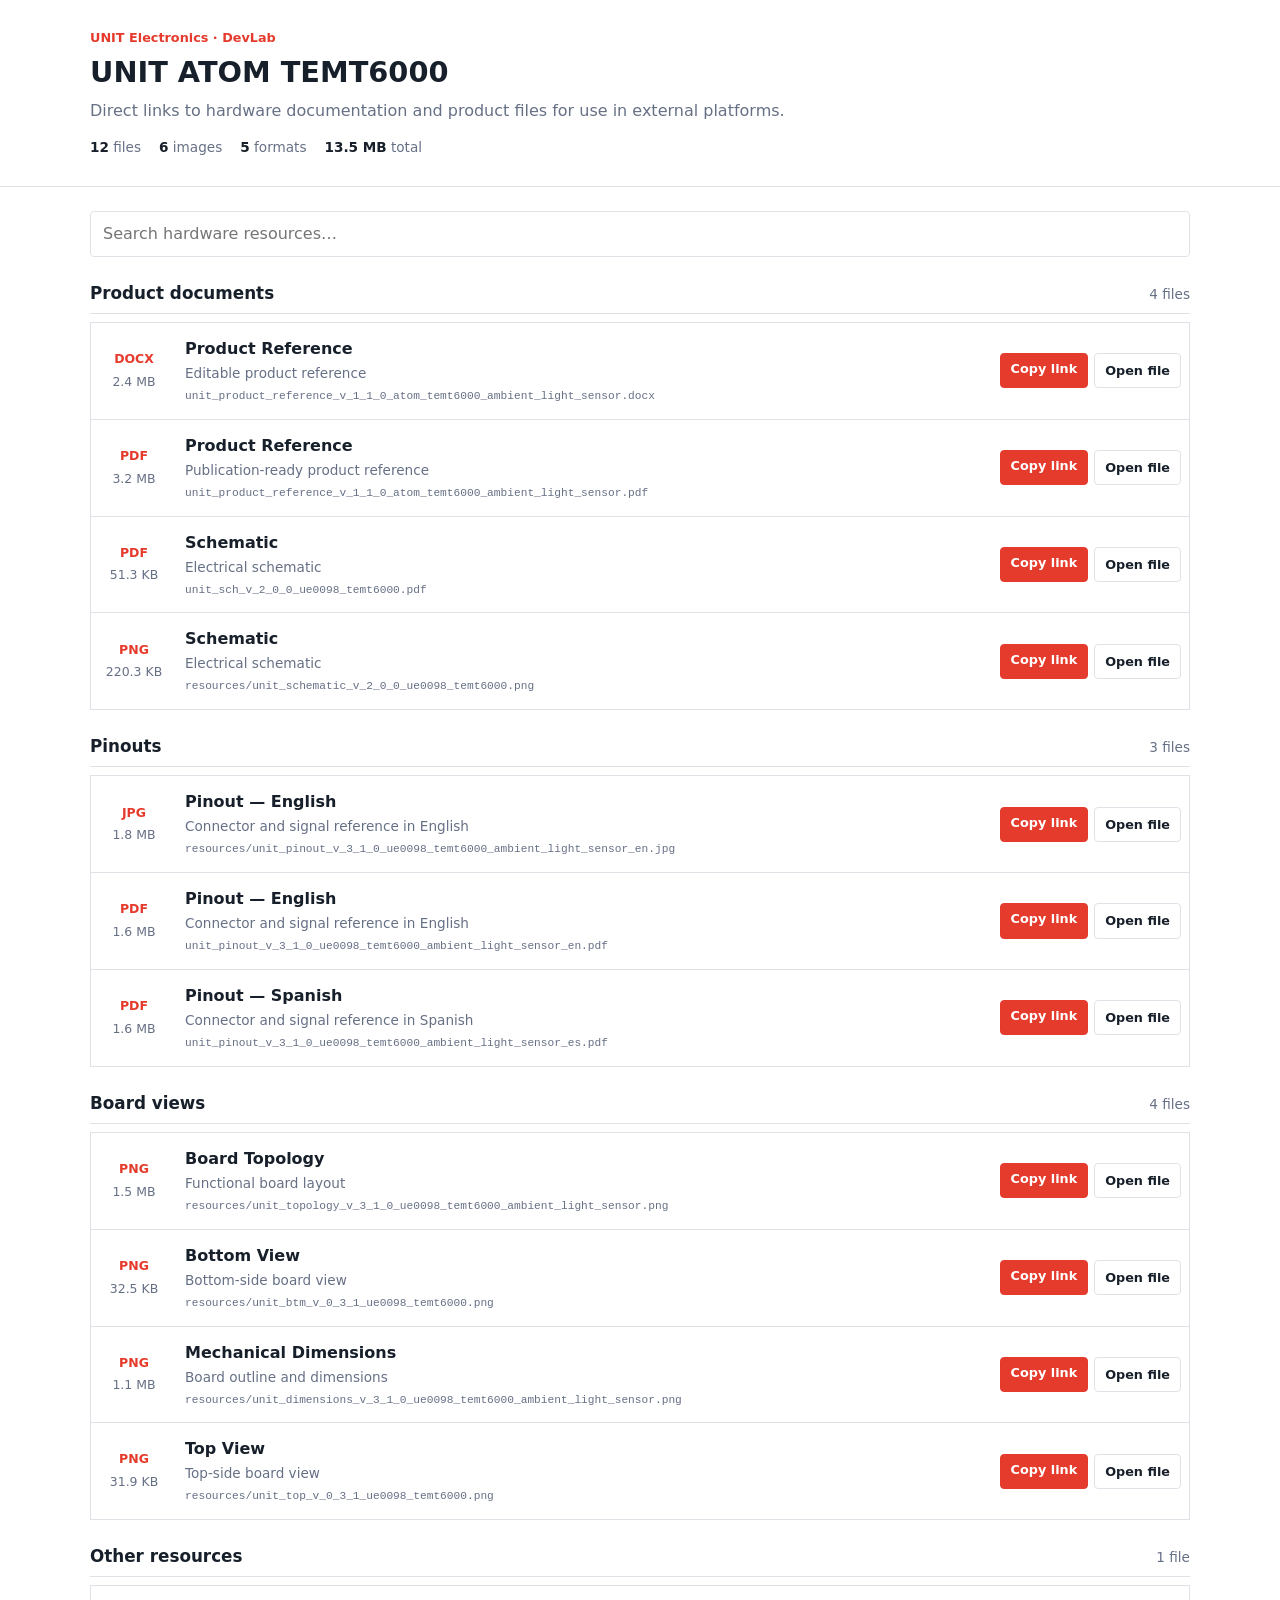
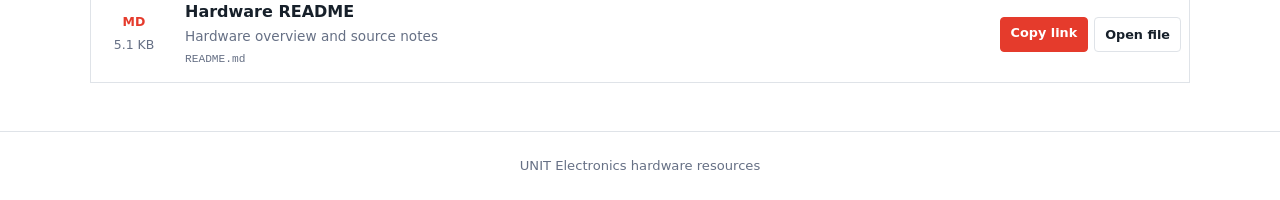
==== docs/index.html @ 7c25722f "Auto-update hardware documentation" ====
<!DOCTYPE html>
<html lang="en">
<head>
  <base href="hardware/">
  <meta charset="UTF-8">
  <meta name="viewport" content="width=device-width, initial-scale=1.0">
  <meta name="description" content="UNIT ATOM TEMT6000 hardware documentation and downloads">
  <title>UNIT ATOM TEMT6000 | Hardware Resources</title>
  <style>
    :root {
      --ink: #17202a;
      --muted: #667085;
      --line: #dfe3e8;
      --brand: #e53b2c;
    }
    * { box-sizing: border-box; }
    body {
      margin: 0;
      color: var(--ink);
      font: 16px/1.5 Inter, ui-sans-serif, system-ui, -apple-system, sans-serif;
    }
    .site-header { border-bottom: 1px solid var(--line); }
    .header-content, main {
      width: min(1100px, calc(100% - 32px));
      margin: 0 auto;
    }
    .header-content { padding: 28px 0; }
    .eyebrow {
      margin: 0 0 4px;
      color: var(--brand);
      font-size: .8rem;
      font-weight: 700;
    }
    h1 { margin: 0; font-size: 1.8rem; }
    .subtitle { margin: 5px 0 0; color: var(--muted); }
    .summary {
      display: flex;
      flex-wrap: wrap;
      gap: 18px;
      margin-top: 14px;
      color: var(--muted);
      font-size: .85rem;
    }
    .summary strong { color: var(--ink); }
    main { padding: 24px 0 48px; }
    .toolbar { margin-bottom: 24px; }
    .search {
      width: 100%;
      padding: 10px 12px;
      border: 1px solid var(--line);
      border-radius: 4px;
      color: var(--ink);
      font: inherit;
    }
    .search:focus { outline: 2px solid #f6c4bf; border-color: var(--brand); }
    .resource-section { margin-top: 24px; }
    .section-heading {
      display: flex;
      align-items: baseline;
      justify-content: space-between;
      margin-bottom: 8px;
      border-bottom: 1px solid var(--line);
    }
    .section-heading h2 { margin: 0 0 7px; font-size: 1.05rem; }
    .section-heading span { color: var(--muted); font-size: .85rem; }
    .resource-list { border-top: 1px solid var(--line); }
    .resource-item {
      display: grid;
      grid-template-columns: 70px minmax(0, 1fr) auto;
      align-items: center;
      gap: 16px;
      padding: 14px 8px;
      border: 1px solid var(--line);
      border-top: 0;
    }
    .file-meta { display: grid; gap: 4px; text-align: center; }
    .file-type {
      color: var(--brand);
      font-size: .78rem;
    }
    .file-size { color: var(--muted); font-size: .78rem; }
    .resource-details { min-width: 0; }
    .resource-item h3 { margin: 0; font-size: 1rem; }
    .resource-item p {
      display: inline;
      margin: 0 8px 0 0;
      color: var(--muted);
      font-size: .85rem;
    }
    .resource-item code {
      display: block;
      overflow: hidden;
      margin-top: 3px;
      color: var(--muted);
      font-size: .7rem;
      text-overflow: ellipsis;
      white-space: nowrap;
    }
    .actions { display: flex; gap: 6px; }
    .button {
      display: inline-flex;
      justify-content: center;
      padding: 7px 10px;
      border: 1px solid var(--line);
      border-radius: 4px;
      color: var(--ink);
      background: #fff;
      cursor: pointer;
      text-decoration: none;
      font-size: .8rem;
      font-weight: 600;
      font-family: inherit;
    }
    .button:hover { border-color: #aeb4bd; }
    .button.primary { color: #fff; border-color: var(--brand); background: var(--brand); }
    .empty-state { display: none; padding: 32px 0; color: var(--muted); text-align: center; }
    footer { padding: 24px 16px; border-top: 1px solid var(--line); color: var(--muted); text-align: center; font-size: .82rem; }
    [hidden] { display: none !important; }
    .visually-hidden {
      position: absolute;
      width: 1px;
      height: 1px;
      padding: 0;
      margin: -1px;
      overflow: hidden;
      clip: rect(0, 0, 0, 0);
      white-space: nowrap;
      border: 0;
    }
    @media (max-width: 680px) {
      .resource-item { grid-template-columns: 52px minmax(0, 1fr); }
      .actions { grid-column: 1 / -1; padding-left: 68px; }
    }
  </style>
</head>
<body>
  <header class="site-header">
    <div class="header-content">
      <p class="eyebrow">UNIT Electronics · DevLab</p>
      <h1>UNIT ATOM TEMT6000</h1>
      <p class="subtitle">Direct links to hardware documentation and product files for use in external platforms.</p>
      <div class="summary" aria-label="Resource summary">
        <span><strong>12</strong> files</span>
        <span><strong>6</strong> images</span>
        <span><strong>5</strong> formats</span>
        <span><strong>13.5 MB</strong> total</span>
      </div>
    </div>
  </header>
  <main>
    <div class="toolbar">
      <label for="resource-search" class="visually-hidden">Search hardware resources</label>
      <input id="resource-search" class="search" type="search" placeholder="Search hardware resources…" autocomplete="off">
    </div>

      <section class="resource-section">
        <div class="section-heading">
          <h2>Product documents</h2>
          <span>4 files</span>
        </div>
        <div class="resource-list">
        <article class="resource-item" data-search="product reference unit_product_reference_v_1_1_0_atom_temt6000_ambient_light_sensor.docx editable product reference">
          <div class="file-meta">
            <strong class="file-type">DOCX</strong>
            <span class="file-size">2.4 MB</span>
          </div>
          <div class="resource-details">
            <h3>Product Reference</h3>
            <p>Editable product reference</p>
            <code title="unit_product_reference_v_1_1_0_atom_temt6000_ambient_light_sensor.docx">unit_product_reference_v_1_1_0_atom_temt6000_ambient_light_sensor.docx</code>
          </div>
          <div class="actions">
            <button class="button primary copy-link" type="button" data-url="unit_product_reference_v_1_1_0_atom_temt6000_ambient_light_sensor.docx">Copy link</button>
            <a class="button" href="unit_product_reference_v_1_1_0_atom_temt6000_ambient_light_sensor.docx" target="_blank" rel="noopener">Open file</a>
          </div>
        </article>

        <article class="resource-item" data-search="product reference unit_product_reference_v_1_1_0_atom_temt6000_ambient_light_sensor.pdf publication-ready product reference">
          <div class="file-meta">
            <strong class="file-type">PDF</strong>
            <span class="file-size">3.2 MB</span>
          </div>
          <div class="resource-details">
            <h3>Product Reference</h3>
            <p>Publication-ready product reference</p>
            <code title="unit_product_reference_v_1_1_0_atom_temt6000_ambient_light_sensor.pdf">unit_product_reference_v_1_1_0_atom_temt6000_ambient_light_sensor.pdf</code>
          </div>
          <div class="actions">
            <button class="button primary copy-link" type="button" data-url="unit_product_reference_v_1_1_0_atom_temt6000_ambient_light_sensor.pdf">Copy link</button>
            <a class="button" href="unit_product_reference_v_1_1_0_atom_temt6000_ambient_light_sensor.pdf" target="_blank" rel="noopener">Open file</a>
          </div>
        </article>

        <article class="resource-item" data-search="schematic unit_sch_v_2_0_0_ue0098_temt6000.pdf electrical schematic">
          <div class="file-meta">
            <strong class="file-type">PDF</strong>
            <span class="file-size">51.3 KB</span>
          </div>
          <div class="resource-details">
            <h3>Schematic</h3>
            <p>Electrical schematic</p>
            <code title="unit_sch_v_2_0_0_ue0098_temt6000.pdf">unit_sch_v_2_0_0_ue0098_temt6000.pdf</code>
          </div>
          <div class="actions">
            <button class="button primary copy-link" type="button" data-url="unit_sch_v_2_0_0_ue0098_temt6000.pdf">Copy link</button>
            <a class="button" href="unit_sch_v_2_0_0_ue0098_temt6000.pdf" target="_blank" rel="noopener">Open file</a>
          </div>
        </article>

        <article class="resource-item" data-search="schematic resources/unit_schematic_v_2_0_0_ue0098_temt6000.png electrical schematic">
          <div class="file-meta">
            <strong class="file-type">PNG</strong>
            <span class="file-size">220.3 KB</span>
          </div>
          <div class="resource-details">
            <h3>Schematic</h3>
            <p>Electrical schematic</p>
            <code title="resources/unit_schematic_v_2_0_0_ue0098_temt6000.png">resources/unit_schematic_v_2_0_0_ue0098_temt6000.png</code>
          </div>
          <div class="actions">
            <button class="button primary copy-link" type="button" data-url="resources/unit_schematic_v_2_0_0_ue0098_temt6000.png">Copy link</button>
            <a class="button" href="resources/unit_schematic_v_2_0_0_ue0098_temt6000.png" target="_blank" rel="noopener">Open file</a>
          </div>
        </article>
        </div>
      </section>
      <section class="resource-section">
        <div class="section-heading">
          <h2>Pinouts</h2>
          <span>3 files</span>
        </div>
        <div class="resource-list">
        <article class="resource-item" data-search="pinout — english resources/unit_pinout_v_3_1_0_ue0098_temt6000_ambient_light_sensor_en.jpg connector and signal reference in english">
          <div class="file-meta">
            <strong class="file-type">JPG</strong>
            <span class="file-size">1.8 MB</span>
          </div>
          <div class="resource-details">
            <h3>Pinout — English</h3>
            <p>Connector and signal reference in English</p>
            <code title="resources/unit_pinout_v_3_1_0_ue0098_temt6000_ambient_light_sensor_en.jpg">resources/unit_pinout_v_3_1_0_ue0098_temt6000_ambient_light_sensor_en.jpg</code>
          </div>
          <div class="actions">
            <button class="button primary copy-link" type="button" data-url="resources/unit_pinout_v_3_1_0_ue0098_temt6000_ambient_light_sensor_en.jpg">Copy link</button>
            <a class="button" href="resources/unit_pinout_v_3_1_0_ue0098_temt6000_ambient_light_sensor_en.jpg" target="_blank" rel="noopener">Open file</a>
          </div>
        </article>

        <article class="resource-item" data-search="pinout — english unit_pinout_v_3_1_0_ue0098_temt6000_ambient_light_sensor_en.pdf connector and signal reference in english">
          <div class="file-meta">
            <strong class="file-type">PDF</strong>
            <span class="file-size">1.6 MB</span>
          </div>
          <div class="resource-details">
            <h3>Pinout — English</h3>
            <p>Connector and signal reference in English</p>
            <code title="unit_pinout_v_3_1_0_ue0098_temt6000_ambient_light_sensor_en.pdf">unit_pinout_v_3_1_0_ue0098_temt6000_ambient_light_sensor_en.pdf</code>
          </div>
          <div class="actions">
            <button class="button primary copy-link" type="button" data-url="unit_pinout_v_3_1_0_ue0098_temt6000_ambient_light_sensor_en.pdf">Copy link</button>
            <a class="button" href="unit_pinout_v_3_1_0_ue0098_temt6000_ambient_light_sensor_en.pdf" target="_blank" rel="noopener">Open file</a>
          </div>
        </article>

        <article class="resource-item" data-search="pinout — spanish unit_pinout_v_3_1_0_ue0098_temt6000_ambient_light_sensor_es.pdf connector and signal reference in spanish">
          <div class="file-meta">
            <strong class="file-type">PDF</strong>
            <span class="file-size">1.6 MB</span>
          </div>
          <div class="resource-details">
            <h3>Pinout — Spanish</h3>
            <p>Connector and signal reference in Spanish</p>
            <code title="unit_pinout_v_3_1_0_ue0098_temt6000_ambient_light_sensor_es.pdf">unit_pinout_v_3_1_0_ue0098_temt6000_ambient_light_sensor_es.pdf</code>
          </div>
          <div class="actions">
            <button class="button primary copy-link" type="button" data-url="unit_pinout_v_3_1_0_ue0098_temt6000_ambient_light_sensor_es.pdf">Copy link</button>
            <a class="button" href="unit_pinout_v_3_1_0_ue0098_temt6000_ambient_light_sensor_es.pdf" target="_blank" rel="noopener">Open file</a>
          </div>
        </article>
        </div>
      </section>
      <section class="resource-section">
        <div class="section-heading">
          <h2>Board views</h2>
          <span>4 files</span>
        </div>
        <div class="resource-list">
        <article class="resource-item" data-search="board topology resources/unit_topology_v_3_1_0_ue0098_temt6000_ambient_light_sensor.png functional board layout">
          <div class="file-meta">
            <strong class="file-type">PNG</strong>
            <span class="file-size">1.5 MB</span>
          </div>
          <div class="resource-details">
            <h3>Board Topology</h3>
            <p>Functional board layout</p>
            <code title="resources/unit_topology_v_3_1_0_ue0098_temt6000_ambient_light_sensor.png">resources/unit_topology_v_3_1_0_ue0098_temt6000_ambient_light_sensor.png</code>
          </div>
          <div class="actions">
            <button class="button primary copy-link" type="button" data-url="resources/unit_topology_v_3_1_0_ue0098_temt6000_ambient_light_sensor.png">Copy link</button>
            <a class="button" href="resources/unit_topology_v_3_1_0_ue0098_temt6000_ambient_light_sensor.png" target="_blank" rel="noopener">Open file</a>
          </div>
        </article>

        <article class="resource-item" data-search="bottom view resources/unit_btm_v_0_3_1_ue0098_temt6000.png bottom-side board view">
          <div class="file-meta">
            <strong class="file-type">PNG</strong>
            <span class="file-size">32.5 KB</span>
          </div>
          <div class="resource-details">
            <h3>Bottom View</h3>
            <p>Bottom-side board view</p>
            <code title="resources/unit_btm_v_0_3_1_ue0098_temt6000.png">resources/unit_btm_v_0_3_1_ue0098_temt6000.png</code>
          </div>
          <div class="actions">
            <button class="button primary copy-link" type="button" data-url="resources/unit_btm_v_0_3_1_ue0098_temt6000.png">Copy link</button>
            <a class="button" href="resources/unit_btm_v_0_3_1_ue0098_temt6000.png" target="_blank" rel="noopener">Open file</a>
          </div>
        </article>

        <article class="resource-item" data-search="mechanical dimensions resources/unit_dimensions_v_3_1_0_ue0098_temt6000_ambient_light_sensor.png board outline and dimensions">
          <div class="file-meta">
            <strong class="file-type">PNG</strong>
            <span class="file-size">1.1 MB</span>
          </div>
          <div class="resource-details">
            <h3>Mechanical Dimensions</h3>
            <p>Board outline and dimensions</p>
            <code title="resources/unit_dimensions_v_3_1_0_ue0098_temt6000_ambient_light_sensor.png">resources/unit_dimensions_v_3_1_0_ue0098_temt6000_ambient_light_sensor.png</code>
          </div>
          <div class="actions">
            <button class="button primary copy-link" type="button" data-url="resources/unit_dimensions_v_3_1_0_ue0098_temt6000_ambient_light_sensor.png">Copy link</button>
            <a class="button" href="resources/unit_dimensions_v_3_1_0_ue0098_temt6000_ambient_light_sensor.png" target="_blank" rel="noopener">Open file</a>
          </div>
        </article>

        <article class="resource-item" data-search="top view resources/unit_top_v_0_3_1_ue0098_temt6000.png top-side board view">
          <div class="file-meta">
            <strong class="file-type">PNG</strong>
            <span class="file-size">31.9 KB</span>
          </div>
          <div class="resource-details">
            <h3>Top View</h3>
            <p>Top-side board view</p>
            <code title="resources/unit_top_v_0_3_1_ue0098_temt6000.png">resources/unit_top_v_0_3_1_ue0098_temt6000.png</code>
          </div>
          <div class="actions">
            <button class="button primary copy-link" type="button" data-url="resources/unit_top_v_0_3_1_ue0098_temt6000.png">Copy link</button>
            <a class="button" href="resources/unit_top_v_0_3_1_ue0098_temt6000.png" target="_blank" rel="noopener">Open file</a>
          </div>
        </article>
        </div>
      </section>
      <section class="resource-section">
        <div class="section-heading">
          <h2>Other resources</h2>
          <span>1 file</span>
        </div>
        <div class="resource-list">
        <article class="resource-item" data-search="hardware readme readme.md hardware overview and source notes">
          <div class="file-meta">
            <strong class="file-type">MD</strong>
            <span class="file-size">5.1 KB</span>
          </div>
          <div class="resource-details">
            <h3>Hardware README</h3>
            <p>Hardware overview and source notes</p>
            <code title="README.md">README.md</code>
          </div>
          <div class="actions">
            <button class="button primary copy-link" type="button" data-url="README.md">Copy link</button>
            <a class="button" href="README.md" target="_blank" rel="noopener">Open file</a>
          </div>
        </article>
        </div>
      </section>
    <p id="empty-state" class="empty-state">No resources match your search.</p>
  </main>
  <footer>UNIT Electronics hardware resources</footer>
  <script>
    const search = document.getElementById('resource-search');
    const sections = [...document.querySelectorAll('.resource-section')];
    const emptyState = document.getElementById('empty-state');
    const copyText = async (text) => {
      try {
        await navigator.clipboard.writeText(text);
      } catch (error) {
        const input = document.createElement('textarea');
        input.value = text;
        input.style.position = 'fixed';
        input.style.opacity = '0';
        document.body.appendChild(input);
        input.select();
        document.execCommand('copy');
        input.remove();
      }
    };
    document.querySelectorAll('.copy-link').forEach((button) => {
      button.addEventListener('click', async () => {
        const absoluteUrl = new URL(button.dataset.url, document.baseURI).href;
        await copyText(absoluteUrl);
        const originalLabel = button.textContent;
        button.textContent = 'Copied';
        setTimeout(() => { button.textContent = originalLabel; }, 1600);
      });
    });
    search.addEventListener('input', () => {
      const query = search.value.trim().toLowerCase();
      let visibleCards = 0;
      sections.forEach((section) => {
        let sectionCards = 0;
        section.querySelectorAll('.resource-item').forEach((card) => {
          const match = card.dataset.search.includes(query);
          card.hidden = !match;
          sectionCards += Number(match);
        });
        section.hidden = sectionCards === 0;
        visibleCards += sectionCards;
      });
      emptyState.style.display = visibleCards ? 'none' : 'block';
    });
  </script>
</body>
</html>
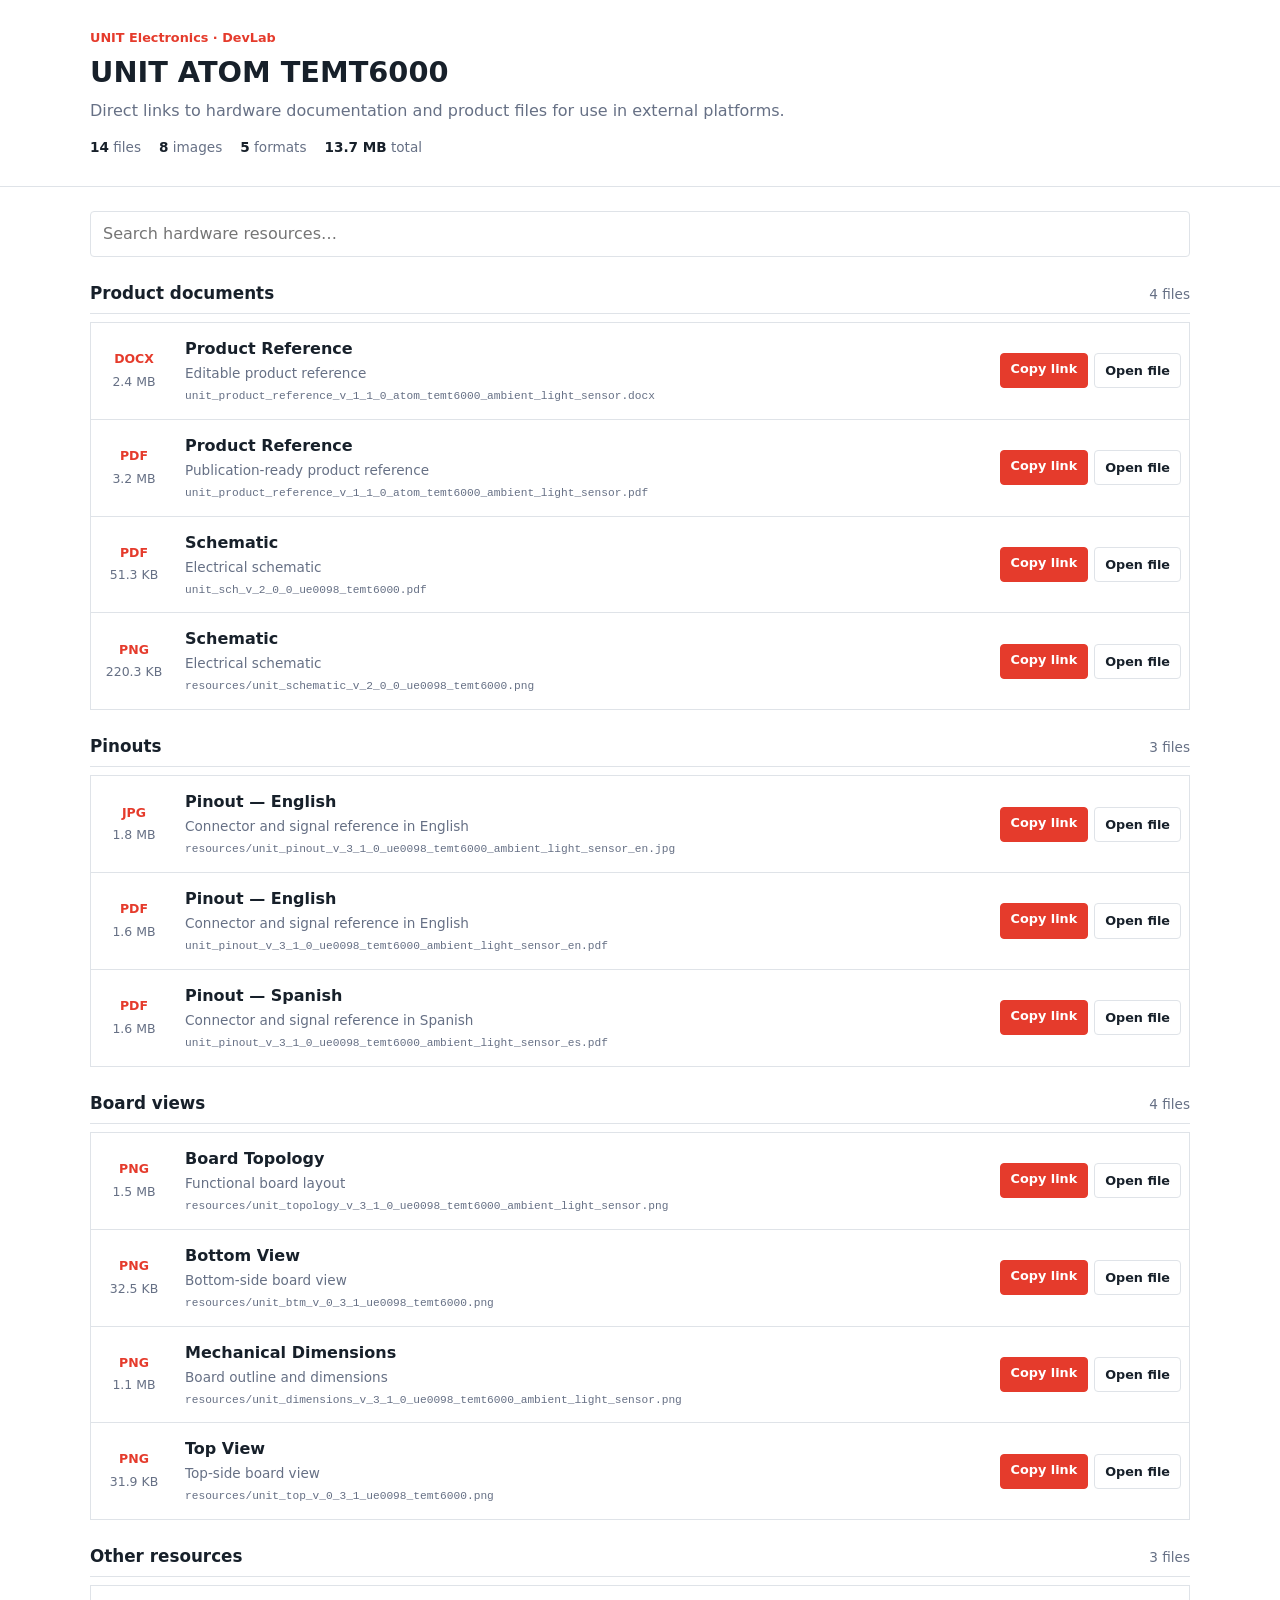
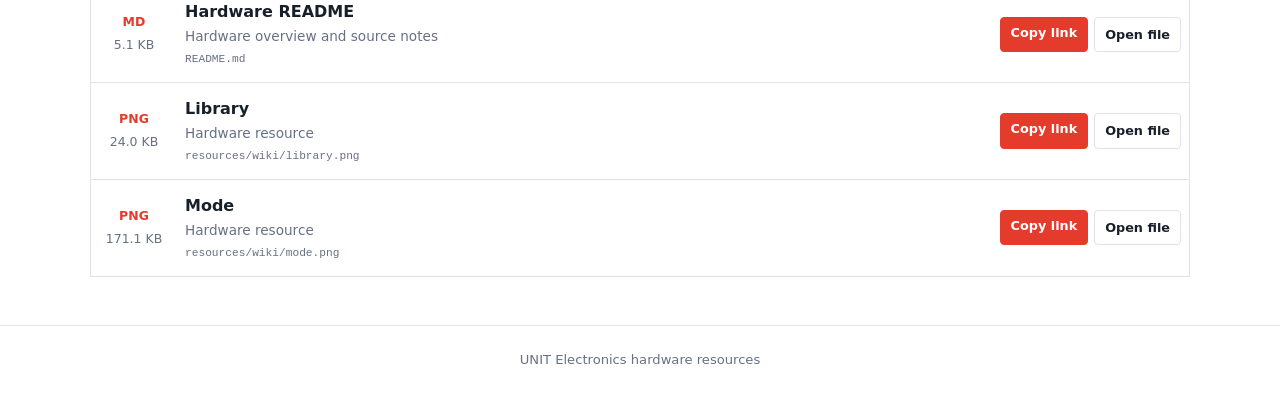
==== commit 89b7bd6a: "Auto-update hardware documentation" ====
--- a/docs/index.html
+++ b/docs/index.html
@@ -140,10 +140,10 @@
       <h1>UNIT ATOM TEMT6000</h1>
       <p class="subtitle">Direct links to hardware documentation and product files for use in external platforms.</p>
       <div class="summary" aria-label="Resource summary">
-        <span><strong>12</strong> files</span>
-        <span><strong>6</strong> images</span>
+        <span><strong>14</strong> files</span>
+        <span><strong>8</strong> images</span>
         <span><strong>5</strong> formats</span>
-        <span><strong>13.5 MB</strong> total</span>
+        <span><strong>13.7 MB</strong> total</span>
       </div>
     </div>
   </header>
@@ -353,7 +353,7 @@
       <section class="resource-section">
         <div class="section-heading">
           <h2>Other resources</h2>
-          <span>1 file</span>
+          <span>3 files</span>
         </div>
         <div class="resource-list">
         <article class="resource-item" data-search="hardware readme readme.md hardware overview and source notes">
@@ -369,6 +369,38 @@
           <div class="actions">
             <button class="button primary copy-link" type="button" data-url="README.md">Copy link</button>
             <a class="button" href="README.md" target="_blank" rel="noopener">Open file</a>
+          </div>
+        </article>
+
+        <article class="resource-item" data-search="library resources/wiki/library.png hardware resource">
+          <div class="file-meta">
+            <strong class="file-type">PNG</strong>
+            <span class="file-size">24.0 KB</span>
+          </div>
+          <div class="resource-details">
+            <h3>Library</h3>
+            <p>Hardware resource</p>
+            <code title="resources/wiki/library.png">resources/wiki/library.png</code>
+          </div>
+          <div class="actions">
+            <button class="button primary copy-link" type="button" data-url="resources/wiki/library.png">Copy link</button>
+            <a class="button" href="resources/wiki/library.png" target="_blank" rel="noopener">Open file</a>
+          </div>
+        </article>
+
+        <article class="resource-item" data-search="mode resources/wiki/mode.png hardware resource">
+          <div class="file-meta">
+            <strong class="file-type">PNG</strong>
+            <span class="file-size">171.1 KB</span>
+          </div>
+          <div class="resource-details">
+            <h3>Mode</h3>
+            <p>Hardware resource</p>
+            <code title="resources/wiki/mode.png">resources/wiki/mode.png</code>
+          </div>
+          <div class="actions">
+            <button class="button primary copy-link" type="button" data-url="resources/wiki/mode.png">Copy link</button>
+            <a class="button" href="resources/wiki/mode.png" target="_blank" rel="noopener">Open file</a>
           </div>
         </article>
         </div>
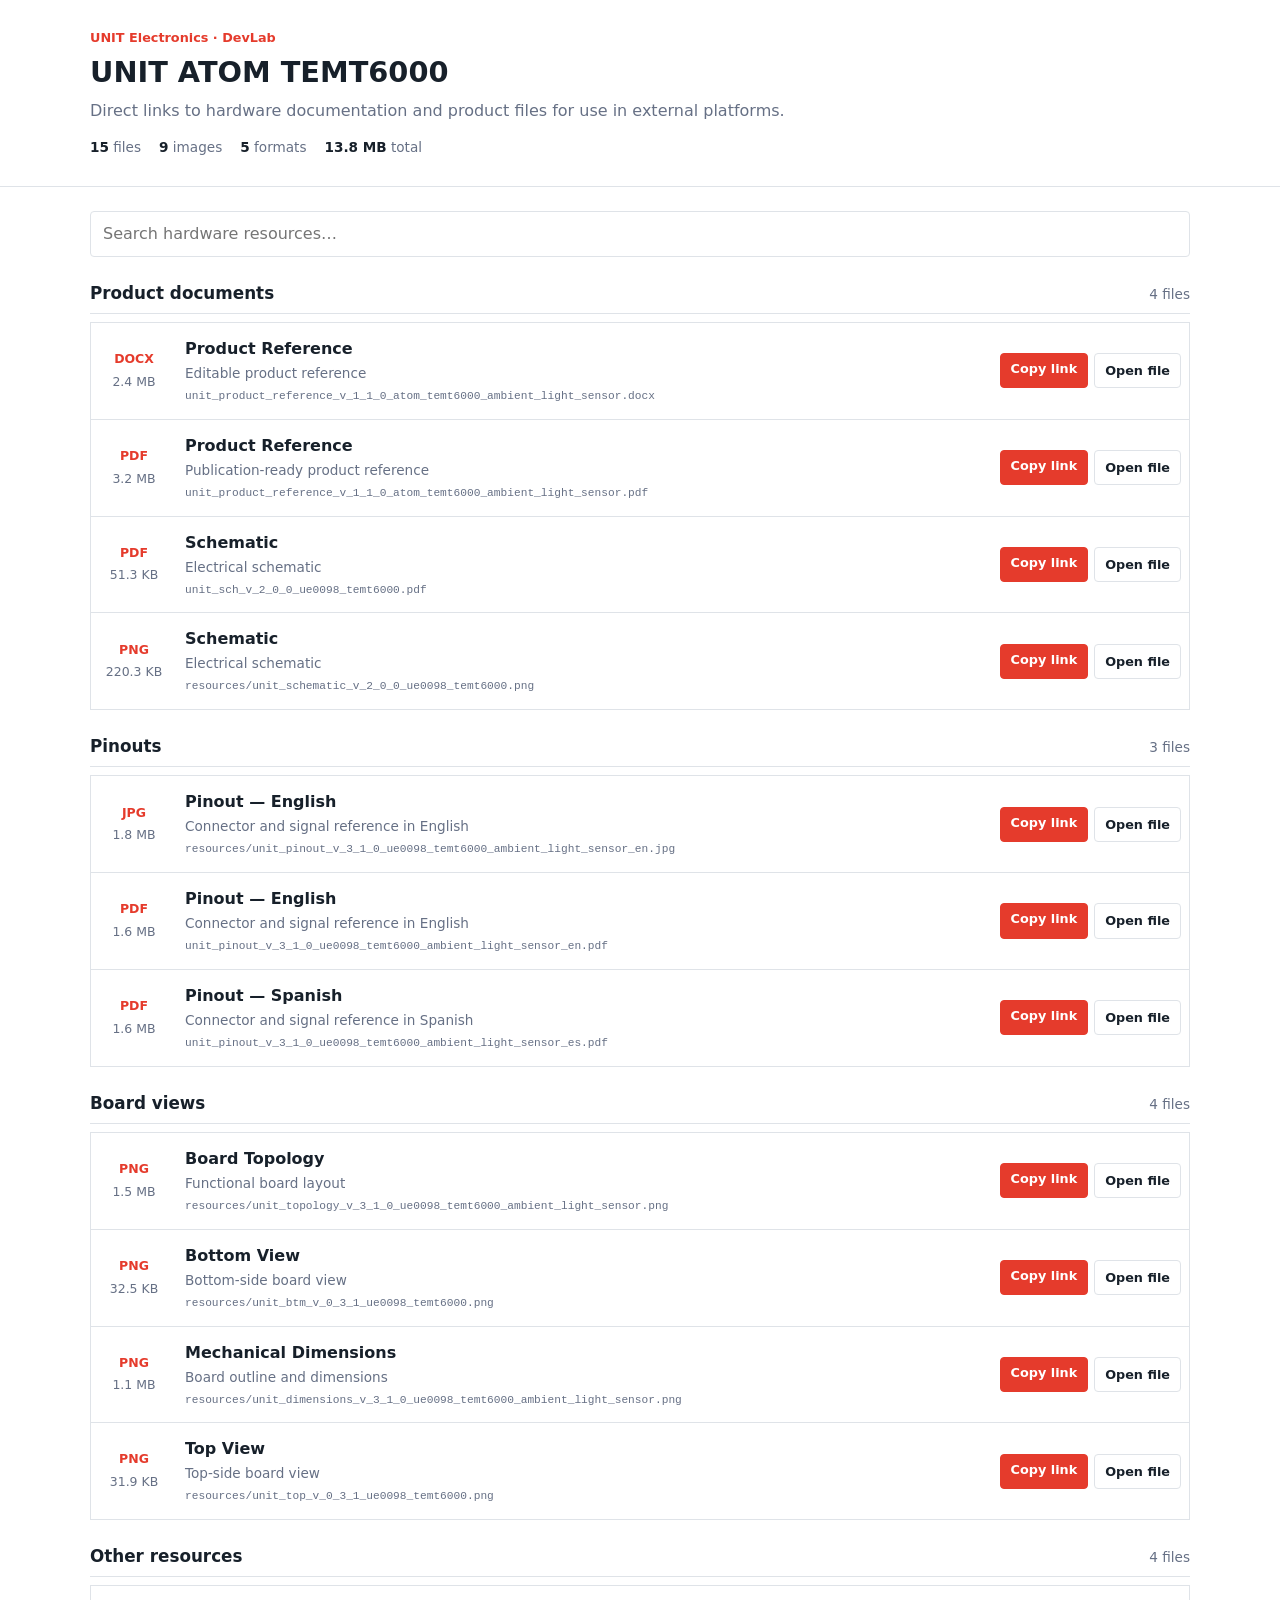
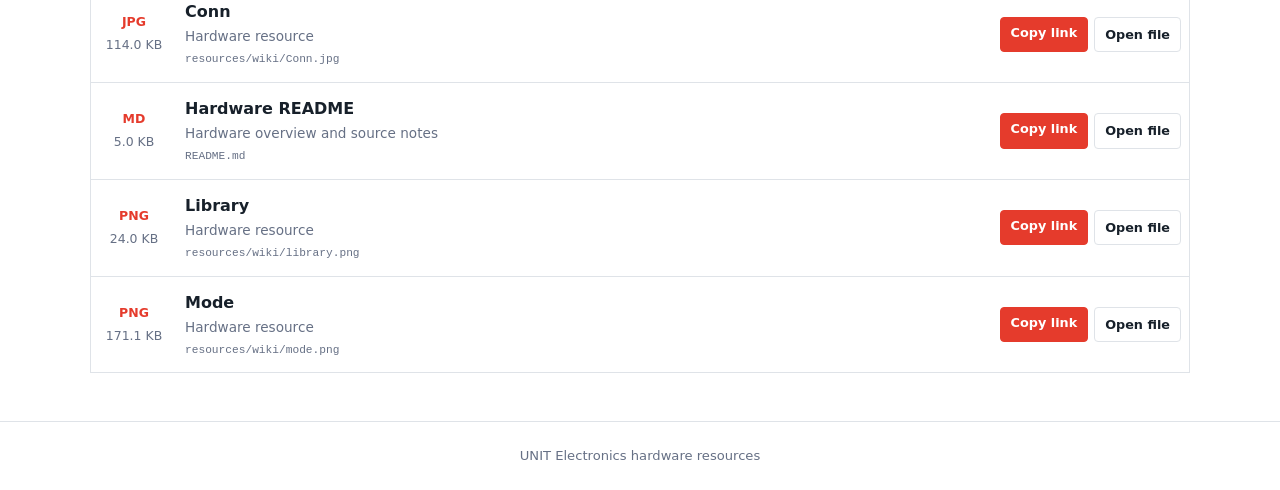
==== commit 5cf3dbd8: "Auto-update hardware documentation" ====
--- a/docs/index.html
+++ b/docs/index.html
@@ -140,10 +140,10 @@
       <h1>UNIT ATOM TEMT6000</h1>
       <p class="subtitle">Direct links to hardware documentation and product files for use in external platforms.</p>
       <div class="summary" aria-label="Resource summary">
-        <span><strong>14</strong> files</span>
-        <span><strong>8</strong> images</span>
+        <span><strong>15</strong> files</span>
+        <span><strong>9</strong> images</span>
         <span><strong>5</strong> formats</span>
-        <span><strong>13.7 MB</strong> total</span>
+        <span><strong>13.8 MB</strong> total</span>
       </div>
     </div>
   </header>
@@ -353,13 +353,29 @@
       <section class="resource-section">
         <div class="section-heading">
           <h2>Other resources</h2>
-          <span>3 files</span>
+          <span>4 files</span>
         </div>
         <div class="resource-list">
+        <article class="resource-item" data-search="conn resources/wiki/conn.jpg hardware resource">
+          <div class="file-meta">
+            <strong class="file-type">JPG</strong>
+            <span class="file-size">114.0 KB</span>
+          </div>
+          <div class="resource-details">
+            <h3>Conn</h3>
+            <p>Hardware resource</p>
+            <code title="resources/wiki/Conn.jpg">resources/wiki/Conn.jpg</code>
+          </div>
+          <div class="actions">
+            <button class="button primary copy-link" type="button" data-url="resources/wiki/Conn.jpg">Copy link</button>
+            <a class="button" href="resources/wiki/Conn.jpg" target="_blank" rel="noopener">Open file</a>
+          </div>
+        </article>
+
         <article class="resource-item" data-search="hardware readme readme.md hardware overview and source notes">
           <div class="file-meta">
             <strong class="file-type">MD</strong>
-            <span class="file-size">5.1 KB</span>
+            <span class="file-size">5.0 KB</span>
           </div>
           <div class="resource-details">
             <h3>Hardware README</h3>
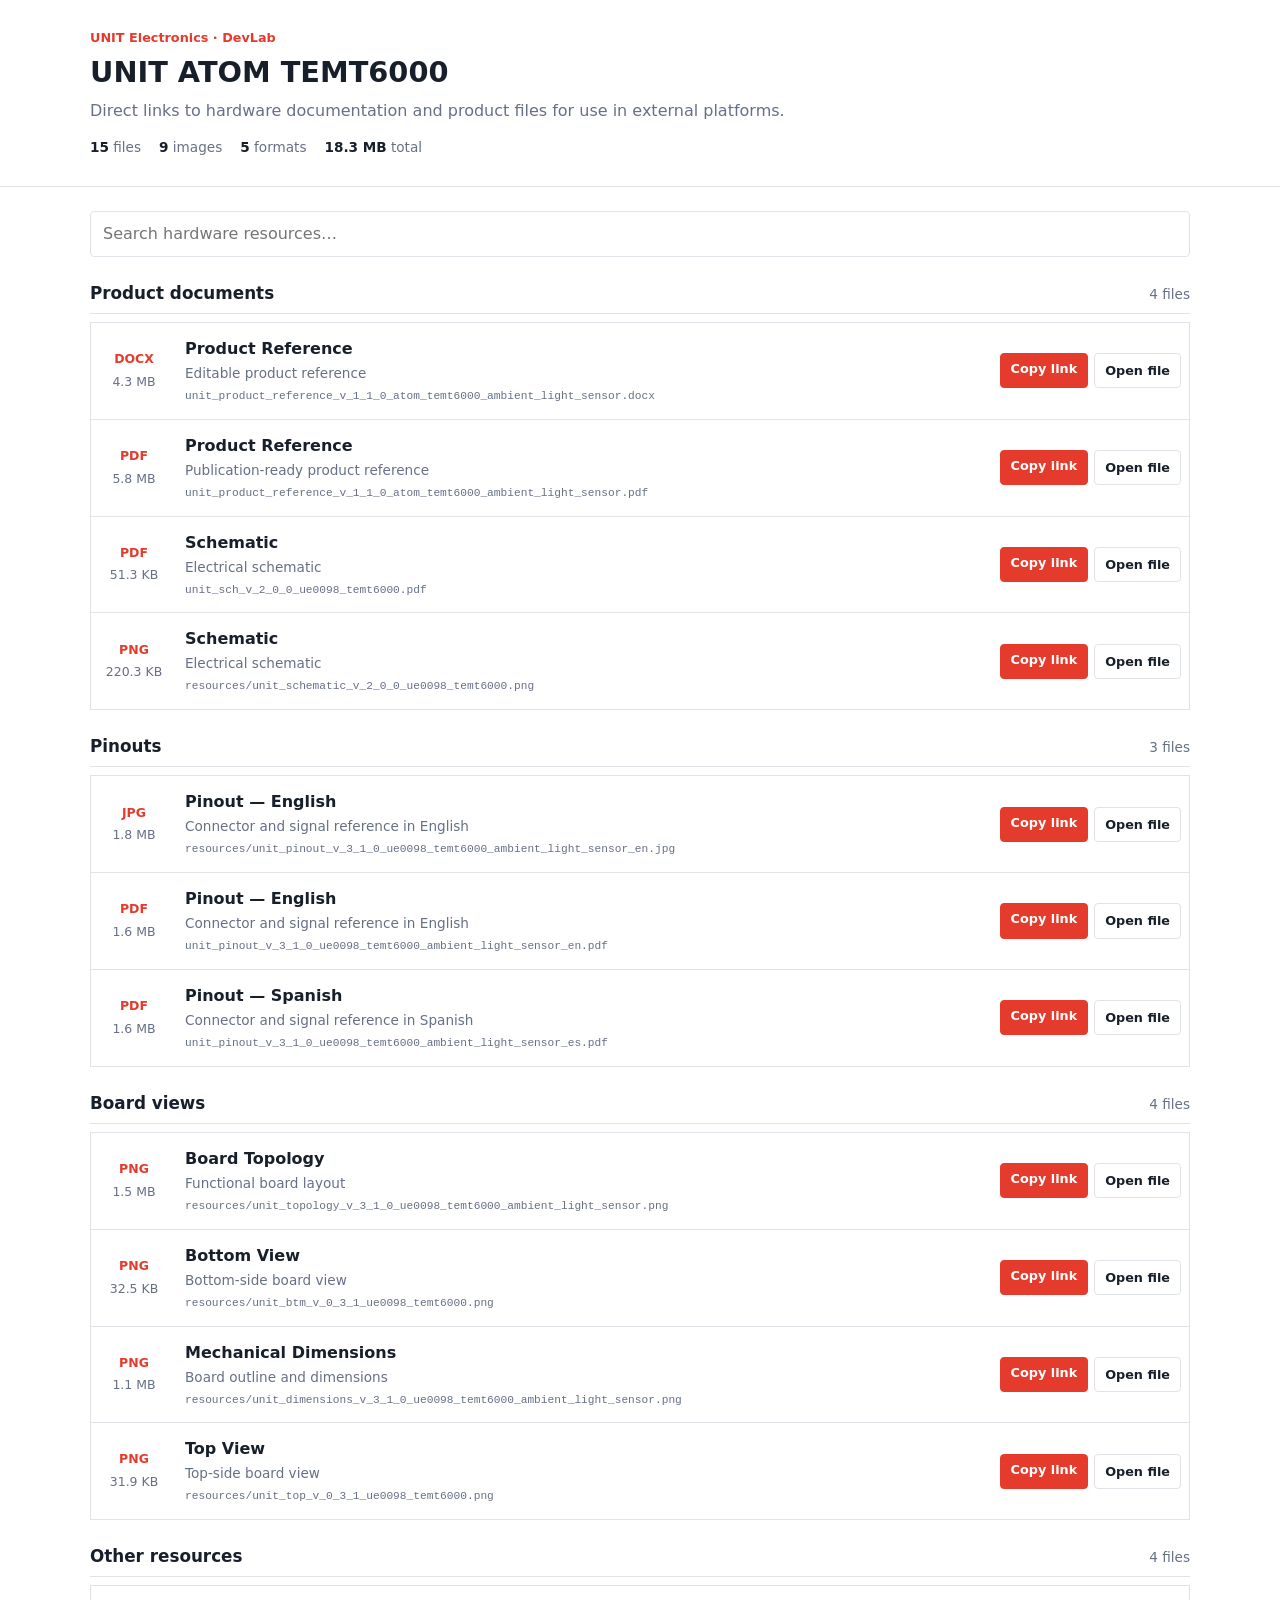
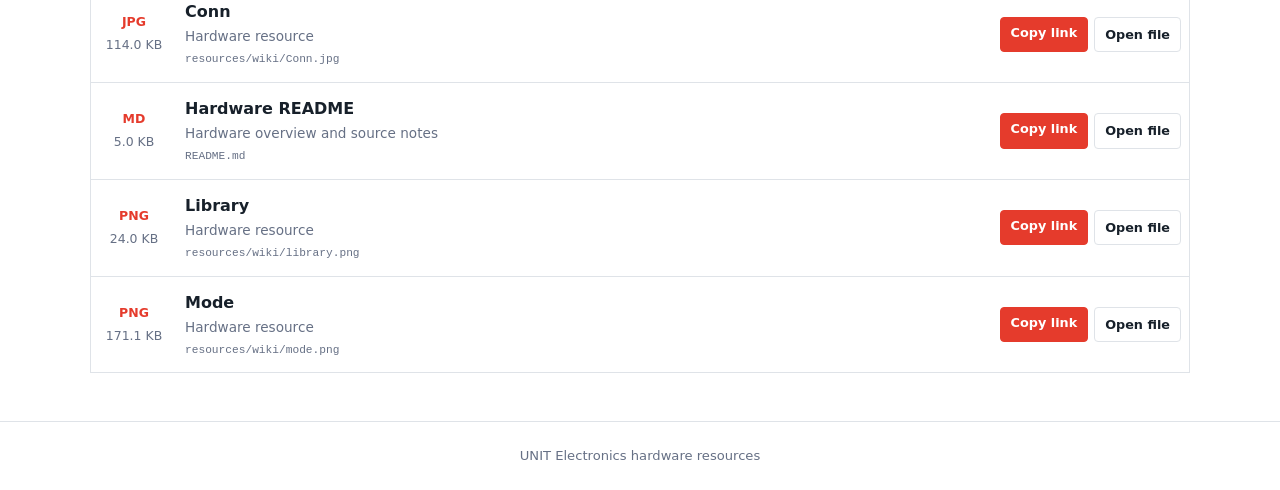
==== commit e8a56f86: "Auto-update hardware documentation" ====
--- a/docs/index.html
+++ b/docs/index.html
@@ -143,7 +143,7 @@
         <span><strong>15</strong> files</span>
         <span><strong>9</strong> images</span>
         <span><strong>5</strong> formats</span>
-        <span><strong>13.8 MB</strong> total</span>
+        <span><strong>18.3 MB</strong> total</span>
       </div>
     </div>
   </header>
@@ -162,7 +162,7 @@
         <article class="resource-item" data-search="product reference unit_product_reference_v_1_1_0_atom_temt6000_ambient_light_sensor.docx editable product reference">
           <div class="file-meta">
             <strong class="file-type">DOCX</strong>
-            <span class="file-size">2.4 MB</span>
+            <span class="file-size">4.3 MB</span>
           </div>
           <div class="resource-details">
             <h3>Product Reference</h3>
@@ -178,7 +178,7 @@
         <article class="resource-item" data-search="product reference unit_product_reference_v_1_1_0_atom_temt6000_ambient_light_sensor.pdf publication-ready product reference">
           <div class="file-meta">
             <strong class="file-type">PDF</strong>
-            <span class="file-size">3.2 MB</span>
+            <span class="file-size">5.8 MB</span>
           </div>
           <div class="resource-details">
             <h3>Product Reference</h3>
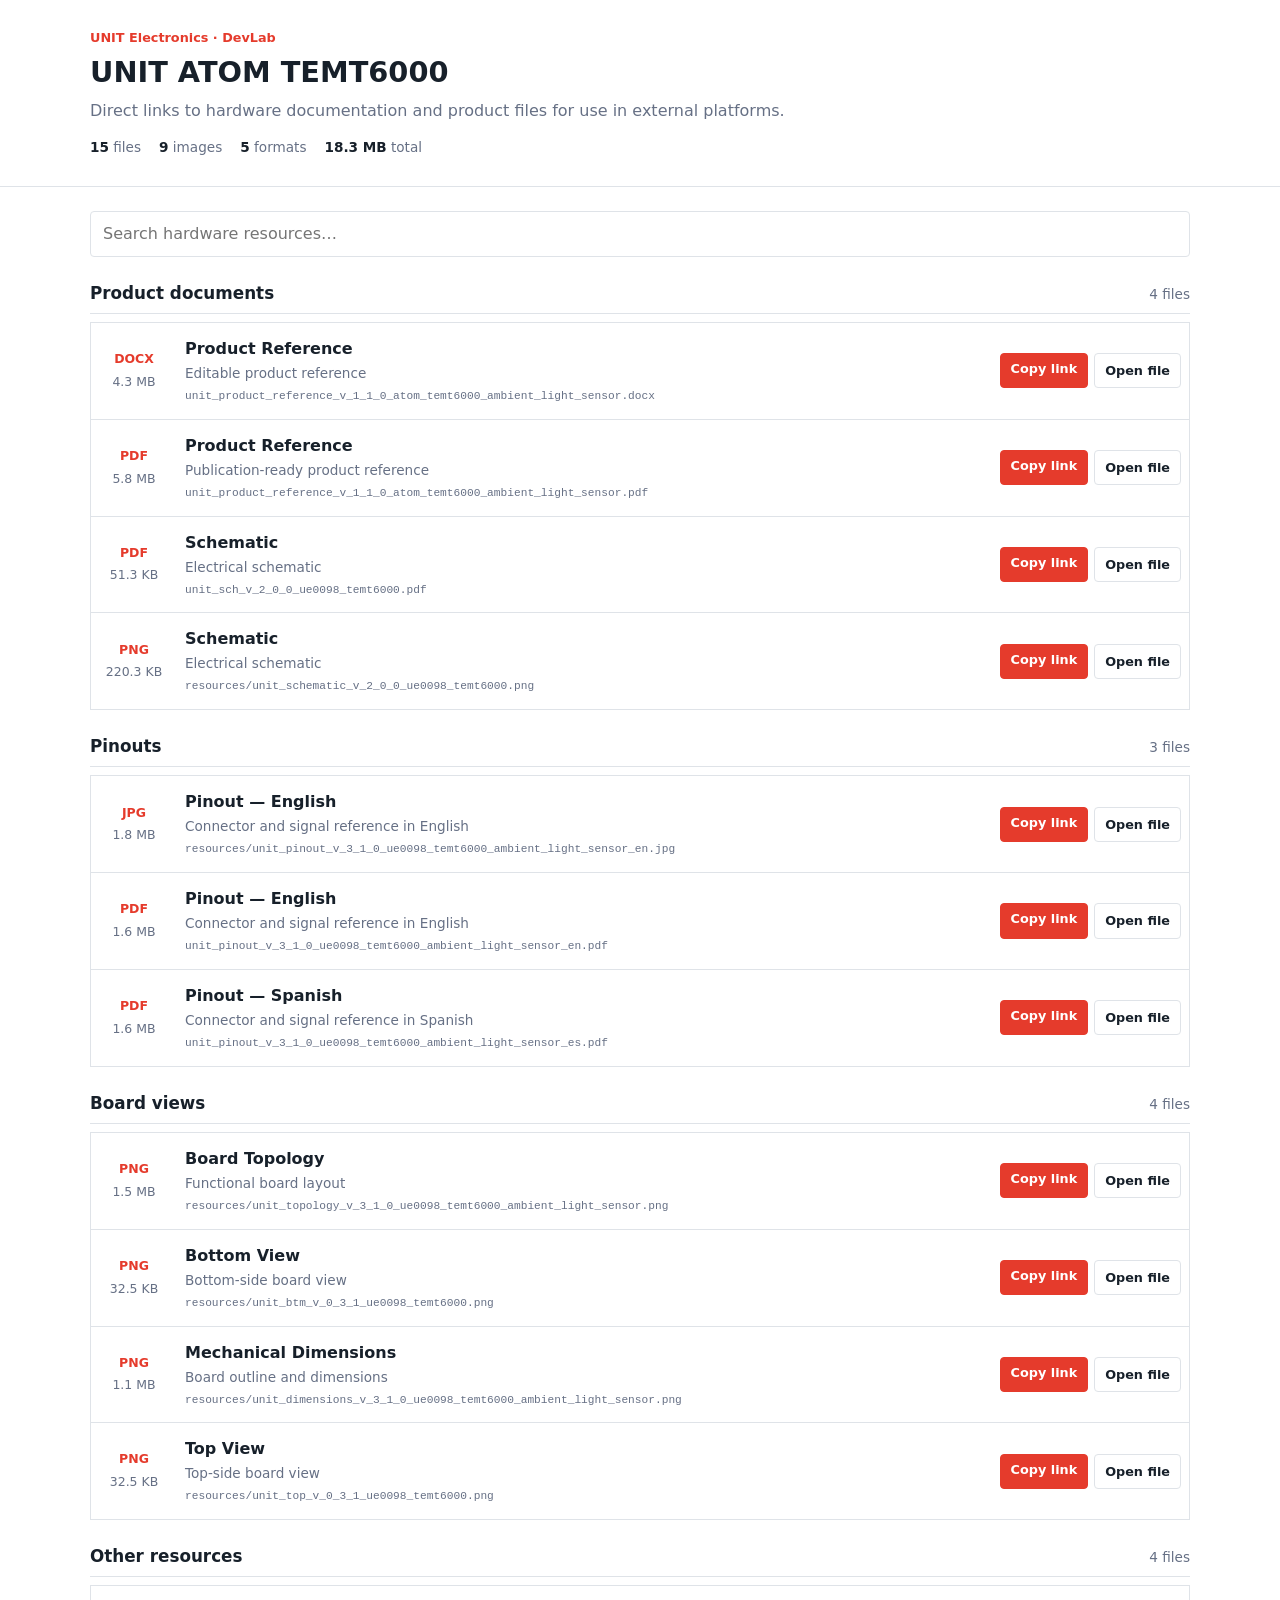
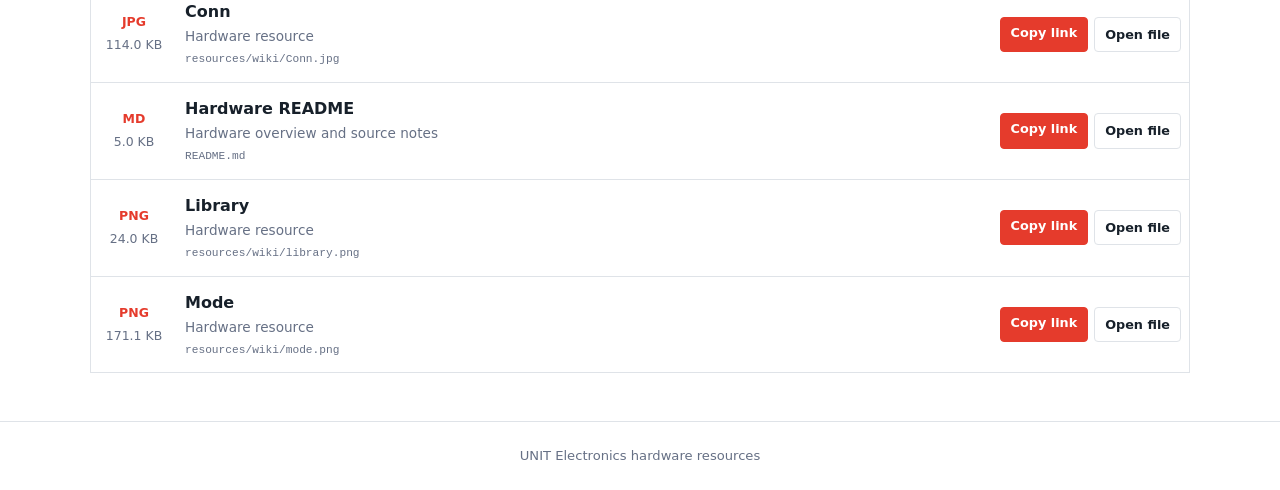
==== commit c3624789: "Auto-update hardware documentation" ====
--- a/docs/index.html
+++ b/docs/index.html
@@ -336,7 +336,7 @@
         <article class="resource-item" data-search="top view resources/unit_top_v_0_3_1_ue0098_temt6000.png top-side board view">
           <div class="file-meta">
             <strong class="file-type">PNG</strong>
-            <span class="file-size">31.9 KB</span>
+            <span class="file-size">32.5 KB</span>
           </div>
           <div class="resource-details">
             <h3>Top View</h3>
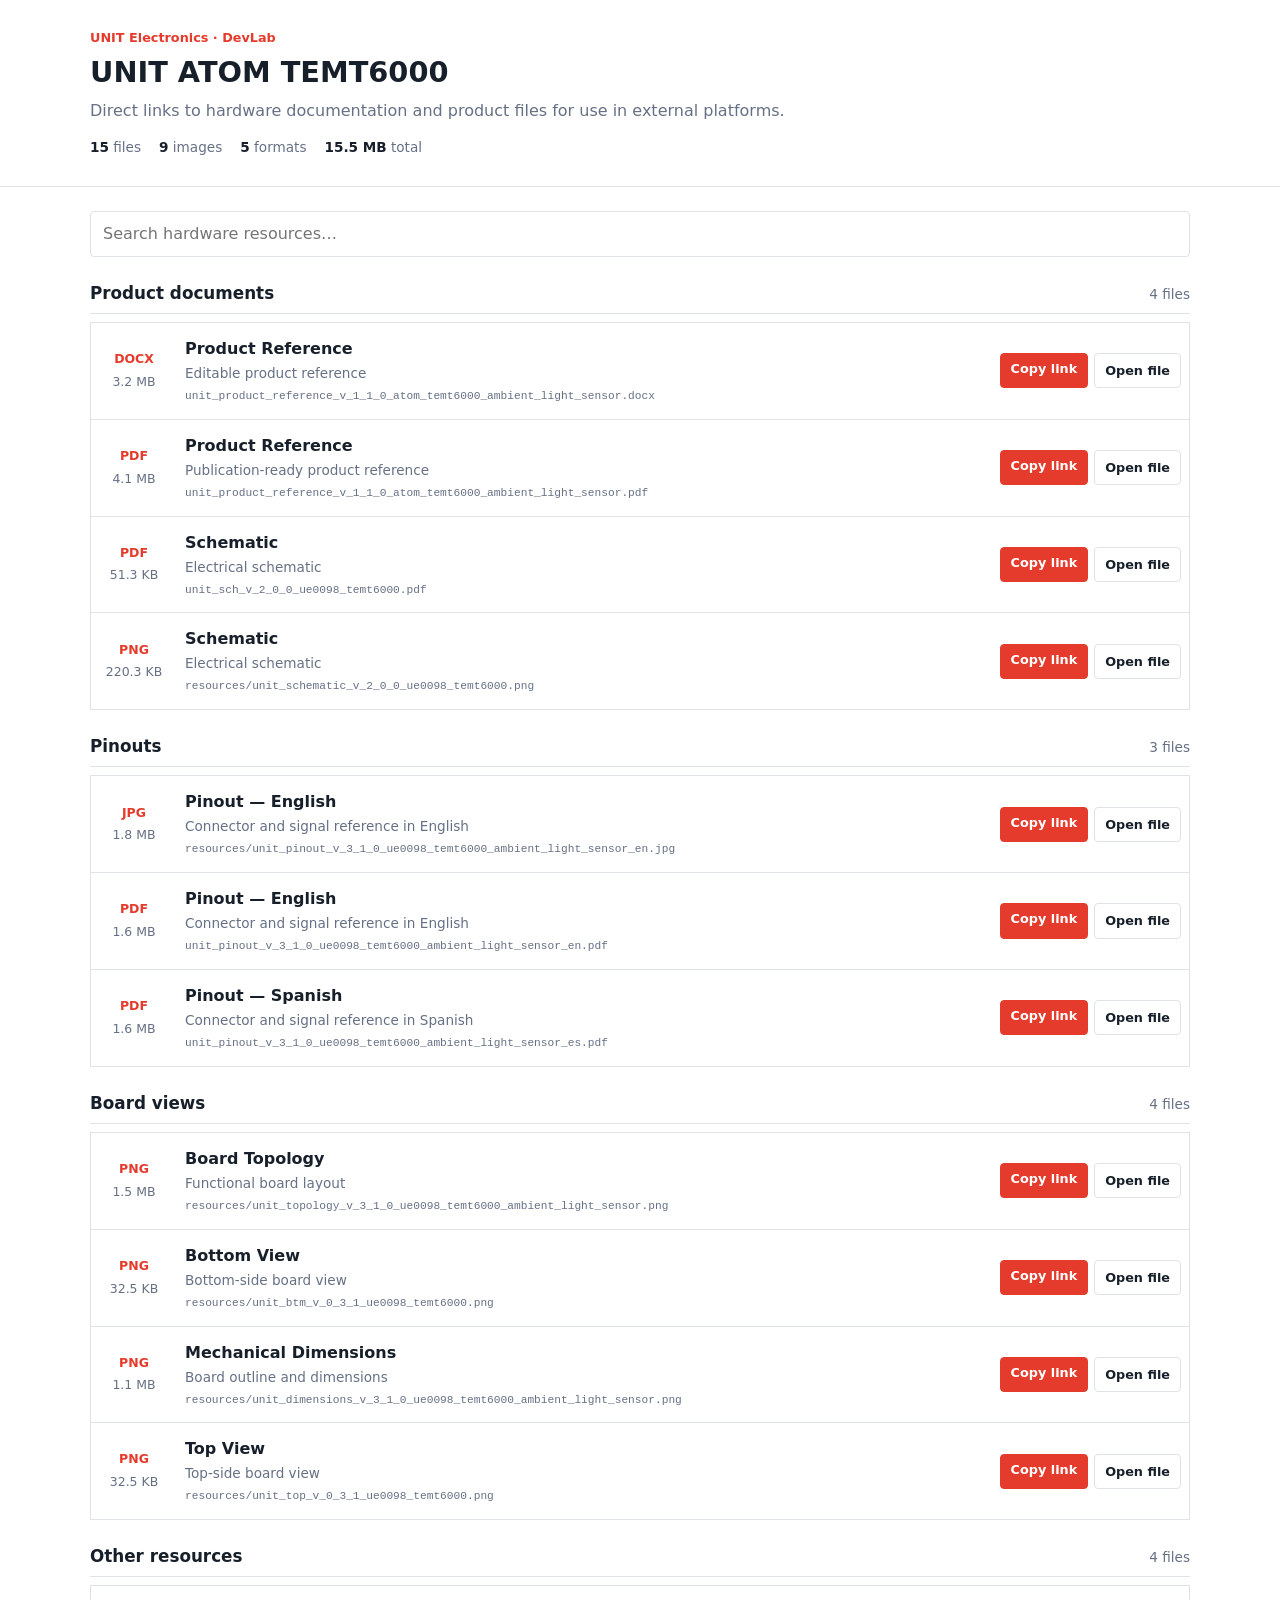
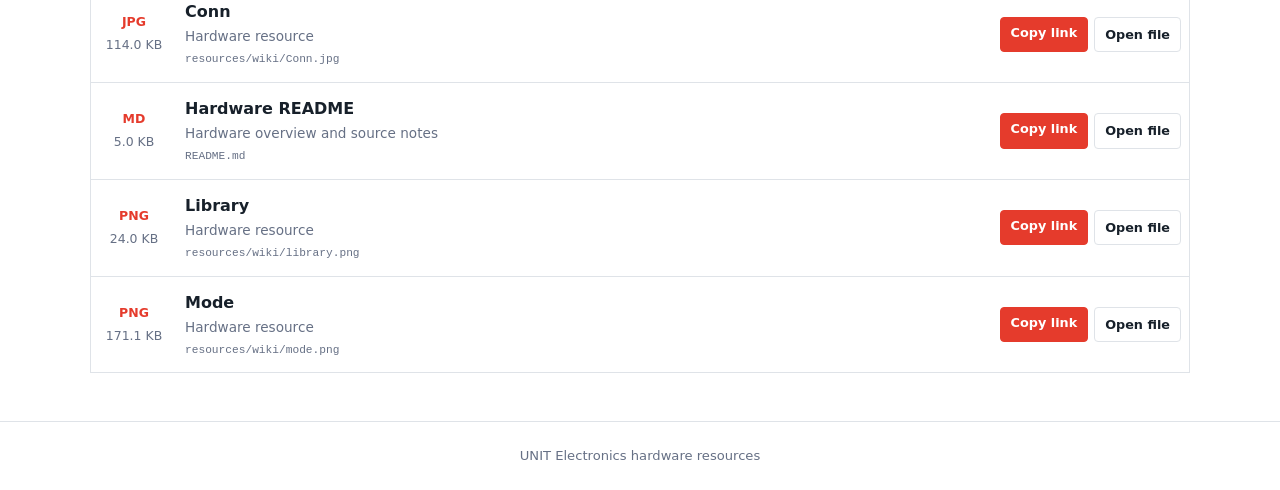
==== commit 61fdab79: "Auto-update hardware documentation" ====
--- a/docs/index.html
+++ b/docs/index.html
@@ -143,7 +143,7 @@
         <span><strong>15</strong> files</span>
         <span><strong>9</strong> images</span>
         <span><strong>5</strong> formats</span>
-        <span><strong>18.3 MB</strong> total</span>
+        <span><strong>15.5 MB</strong> total</span>
       </div>
     </div>
   </header>
@@ -162,7 +162,7 @@
         <article class="resource-item" data-search="product reference unit_product_reference_v_1_1_0_atom_temt6000_ambient_light_sensor.docx editable product reference">
           <div class="file-meta">
             <strong class="file-type">DOCX</strong>
-            <span class="file-size">4.3 MB</span>
+            <span class="file-size">3.2 MB</span>
           </div>
           <div class="resource-details">
             <h3>Product Reference</h3>
@@ -178,7 +178,7 @@
         <article class="resource-item" data-search="product reference unit_product_reference_v_1_1_0_atom_temt6000_ambient_light_sensor.pdf publication-ready product reference">
           <div class="file-meta">
             <strong class="file-type">PDF</strong>
-            <span class="file-size">5.8 MB</span>
+            <span class="file-size">4.1 MB</span>
           </div>
           <div class="resource-details">
             <h3>Product Reference</h3>
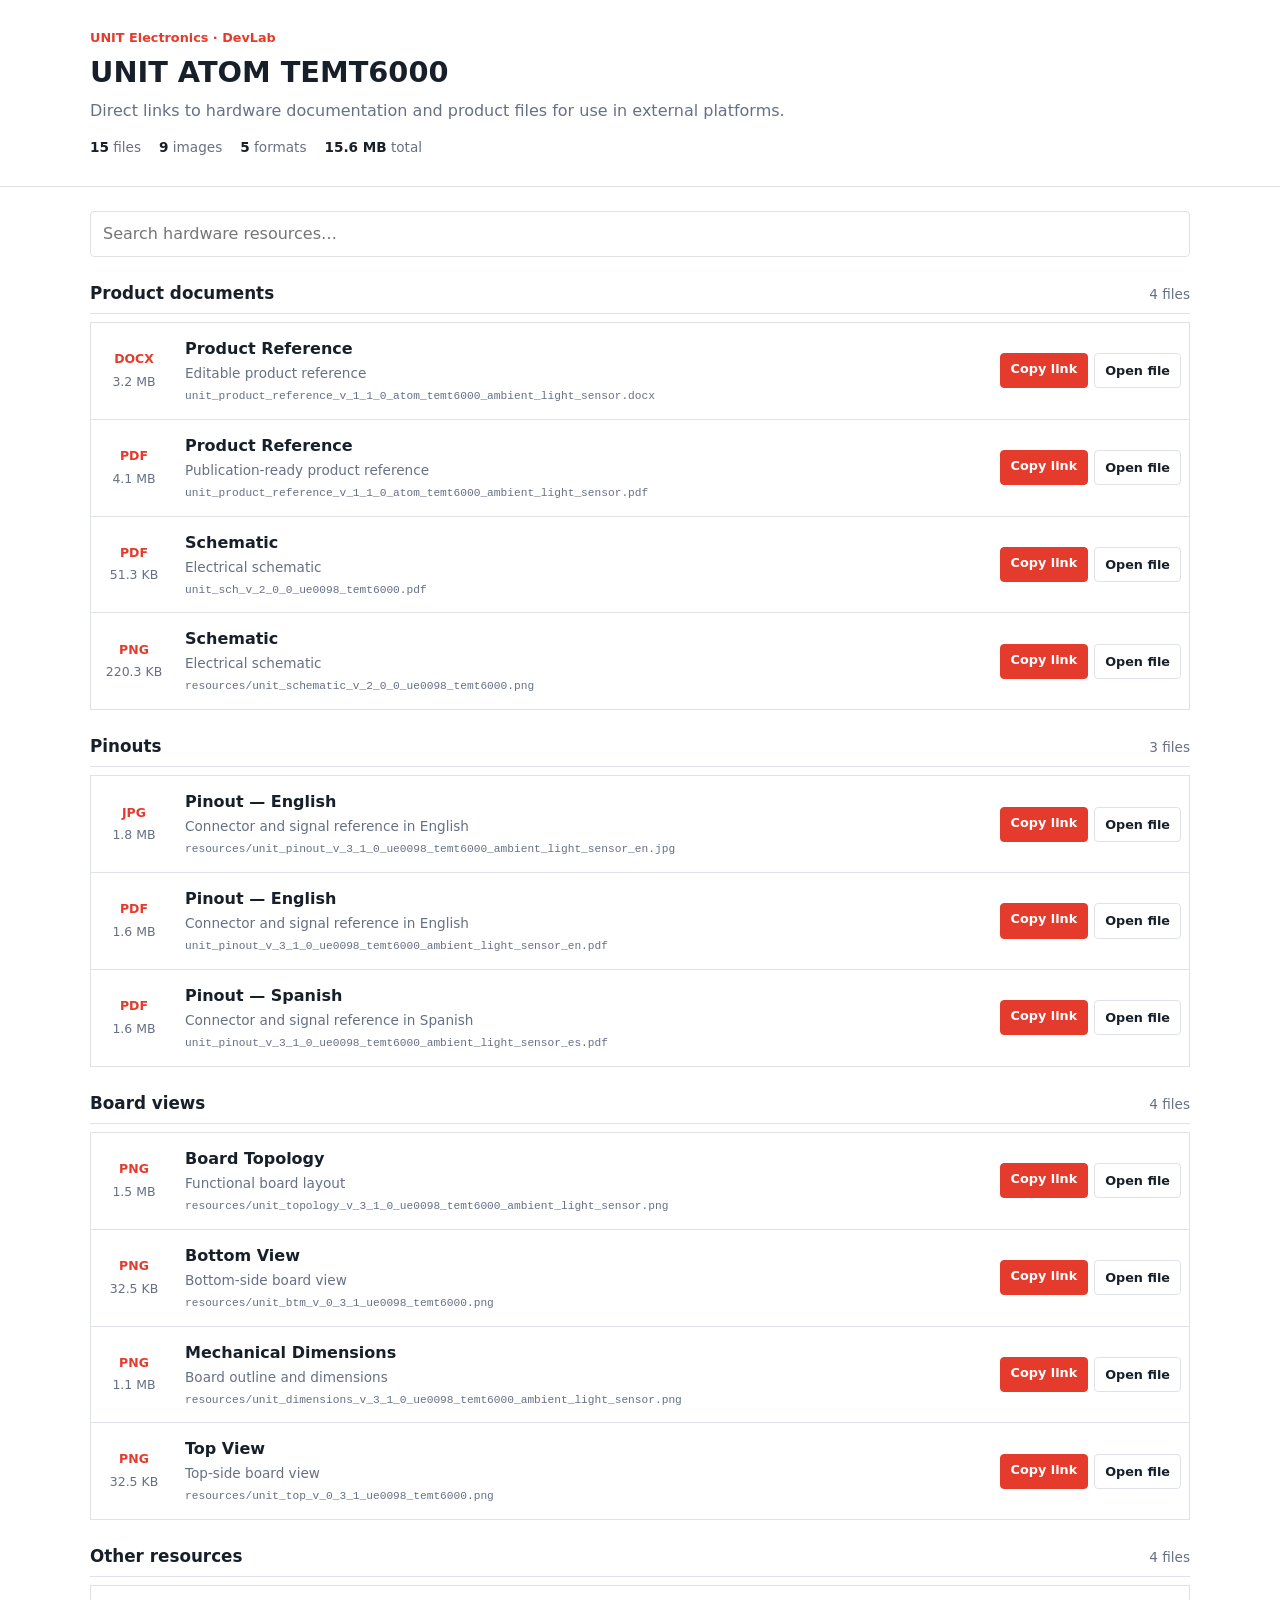
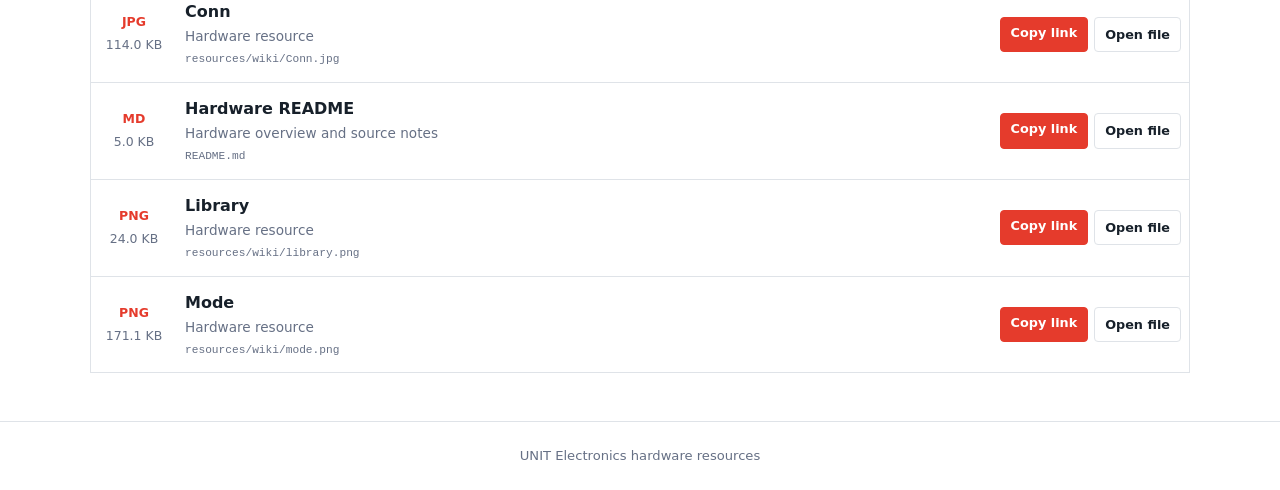
==== commit 5f1bae85: "Auto-update hardware documentation" ====
--- a/docs/index.html
+++ b/docs/index.html
@@ -143,7 +143,7 @@
         <span><strong>15</strong> files</span>
         <span><strong>9</strong> images</span>
         <span><strong>5</strong> formats</span>
-        <span><strong>15.5 MB</strong> total</span>
+        <span><strong>15.6 MB</strong> total</span>
       </div>
     </div>
   </header>
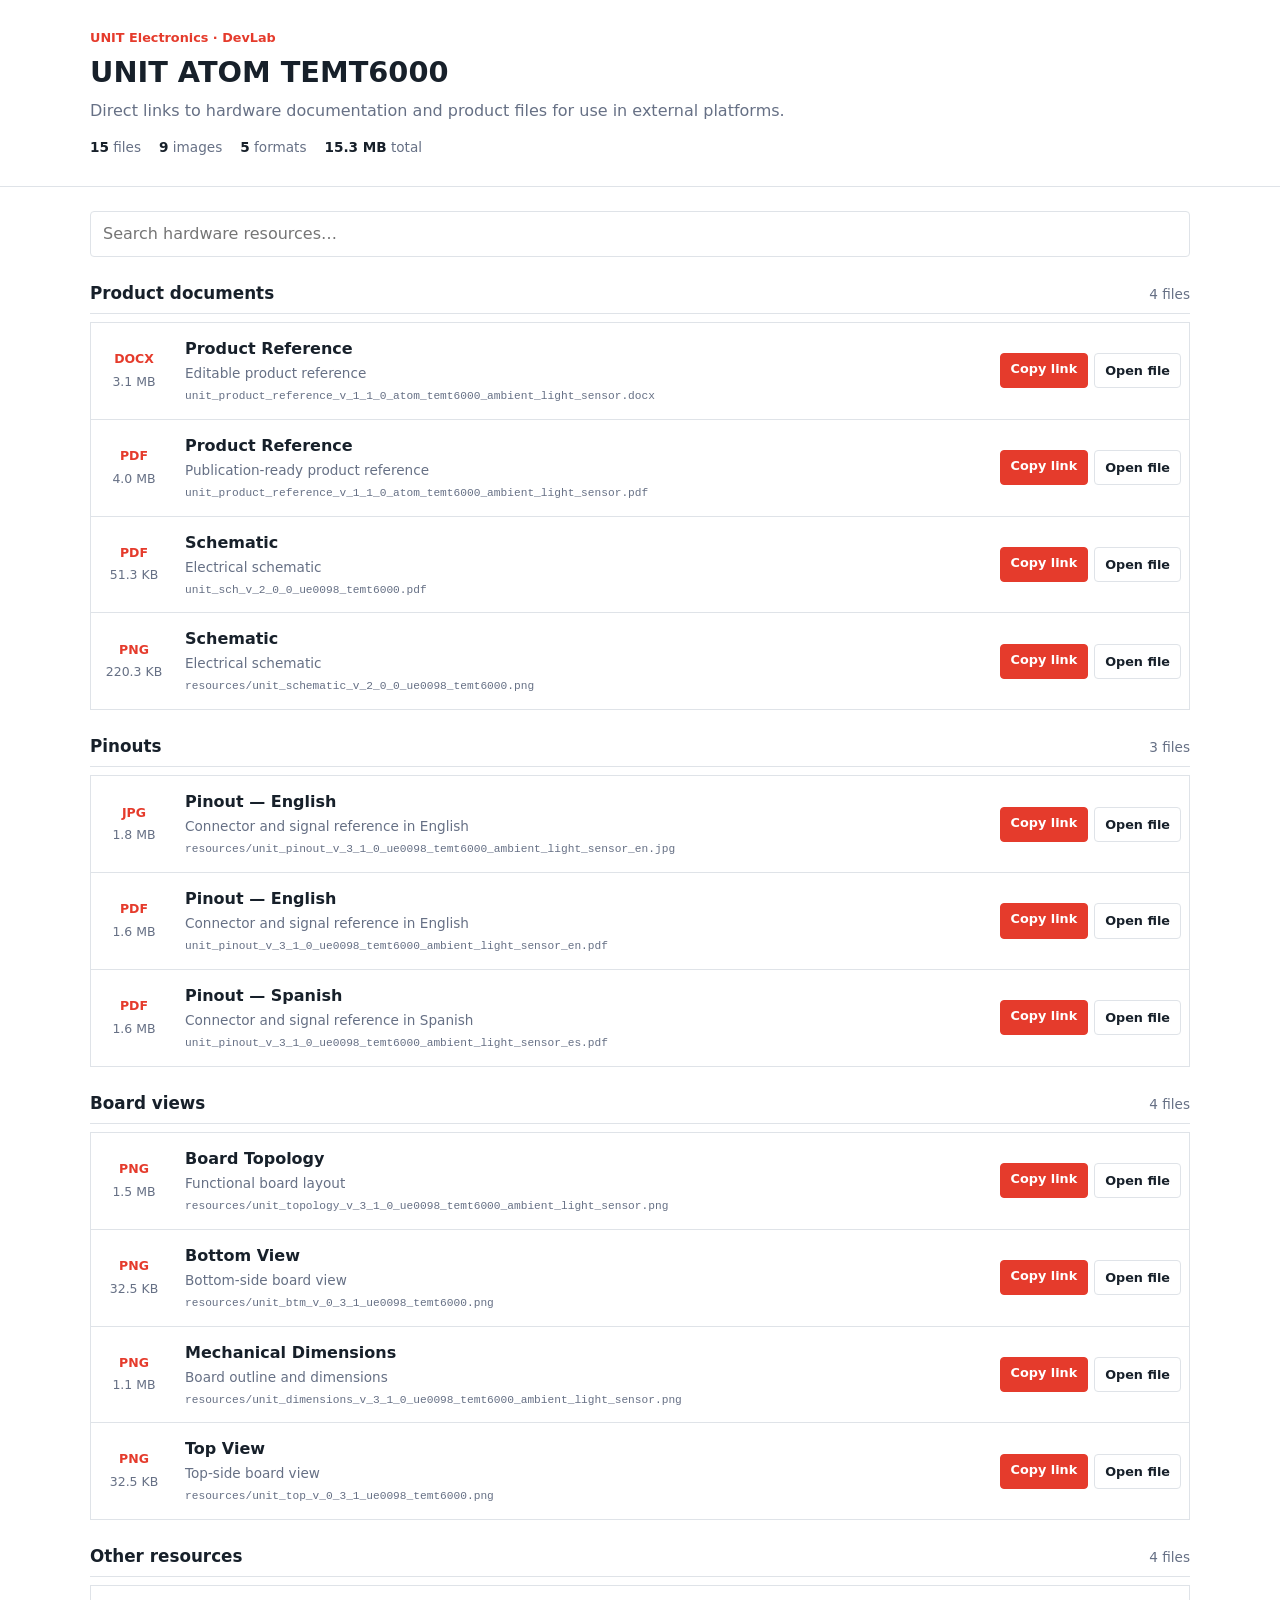
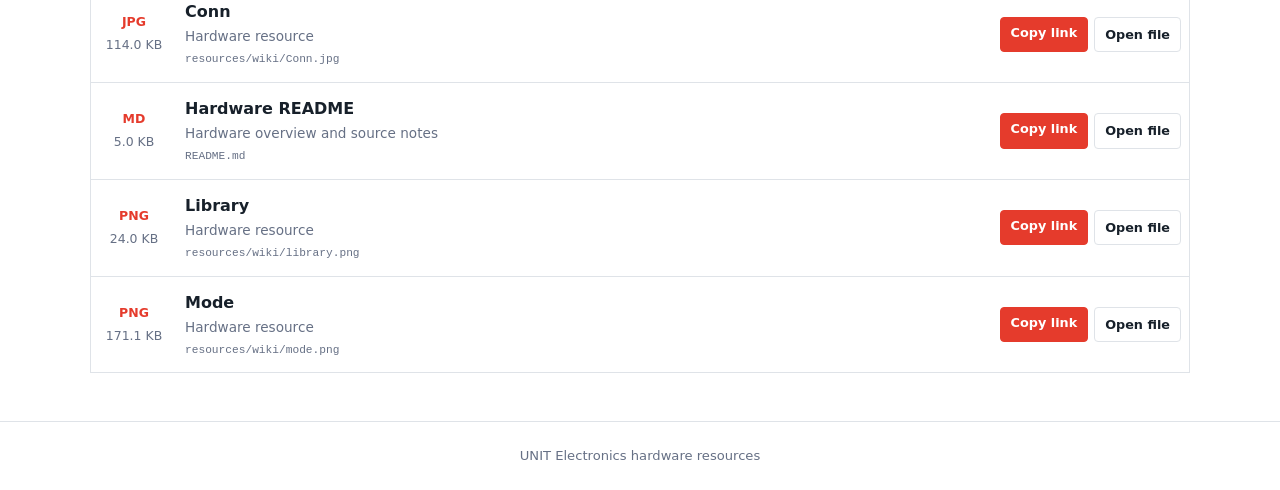
==== commit 03f4ea87: "Auto-update hardware documentation" ====
--- a/docs/index.html
+++ b/docs/index.html
@@ -143,7 +143,7 @@
         <span><strong>15</strong> files</span>
         <span><strong>9</strong> images</span>
         <span><strong>5</strong> formats</span>
-        <span><strong>15.6 MB</strong> total</span>
+        <span><strong>15.3 MB</strong> total</span>
       </div>
     </div>
   </header>
@@ -162,7 +162,7 @@
         <article class="resource-item" data-search="product reference unit_product_reference_v_1_1_0_atom_temt6000_ambient_light_sensor.docx editable product reference">
           <div class="file-meta">
             <strong class="file-type">DOCX</strong>
-            <span class="file-size">3.2 MB</span>
+            <span class="file-size">3.1 MB</span>
           </div>
           <div class="resource-details">
             <h3>Product Reference</h3>
@@ -178,7 +178,7 @@
         <article class="resource-item" data-search="product reference unit_product_reference_v_1_1_0_atom_temt6000_ambient_light_sensor.pdf publication-ready product reference">
           <div class="file-meta">
             <strong class="file-type">PDF</strong>
-            <span class="file-size">4.1 MB</span>
+            <span class="file-size">4.0 MB</span>
           </div>
           <div class="resource-details">
             <h3>Product Reference</h3>
